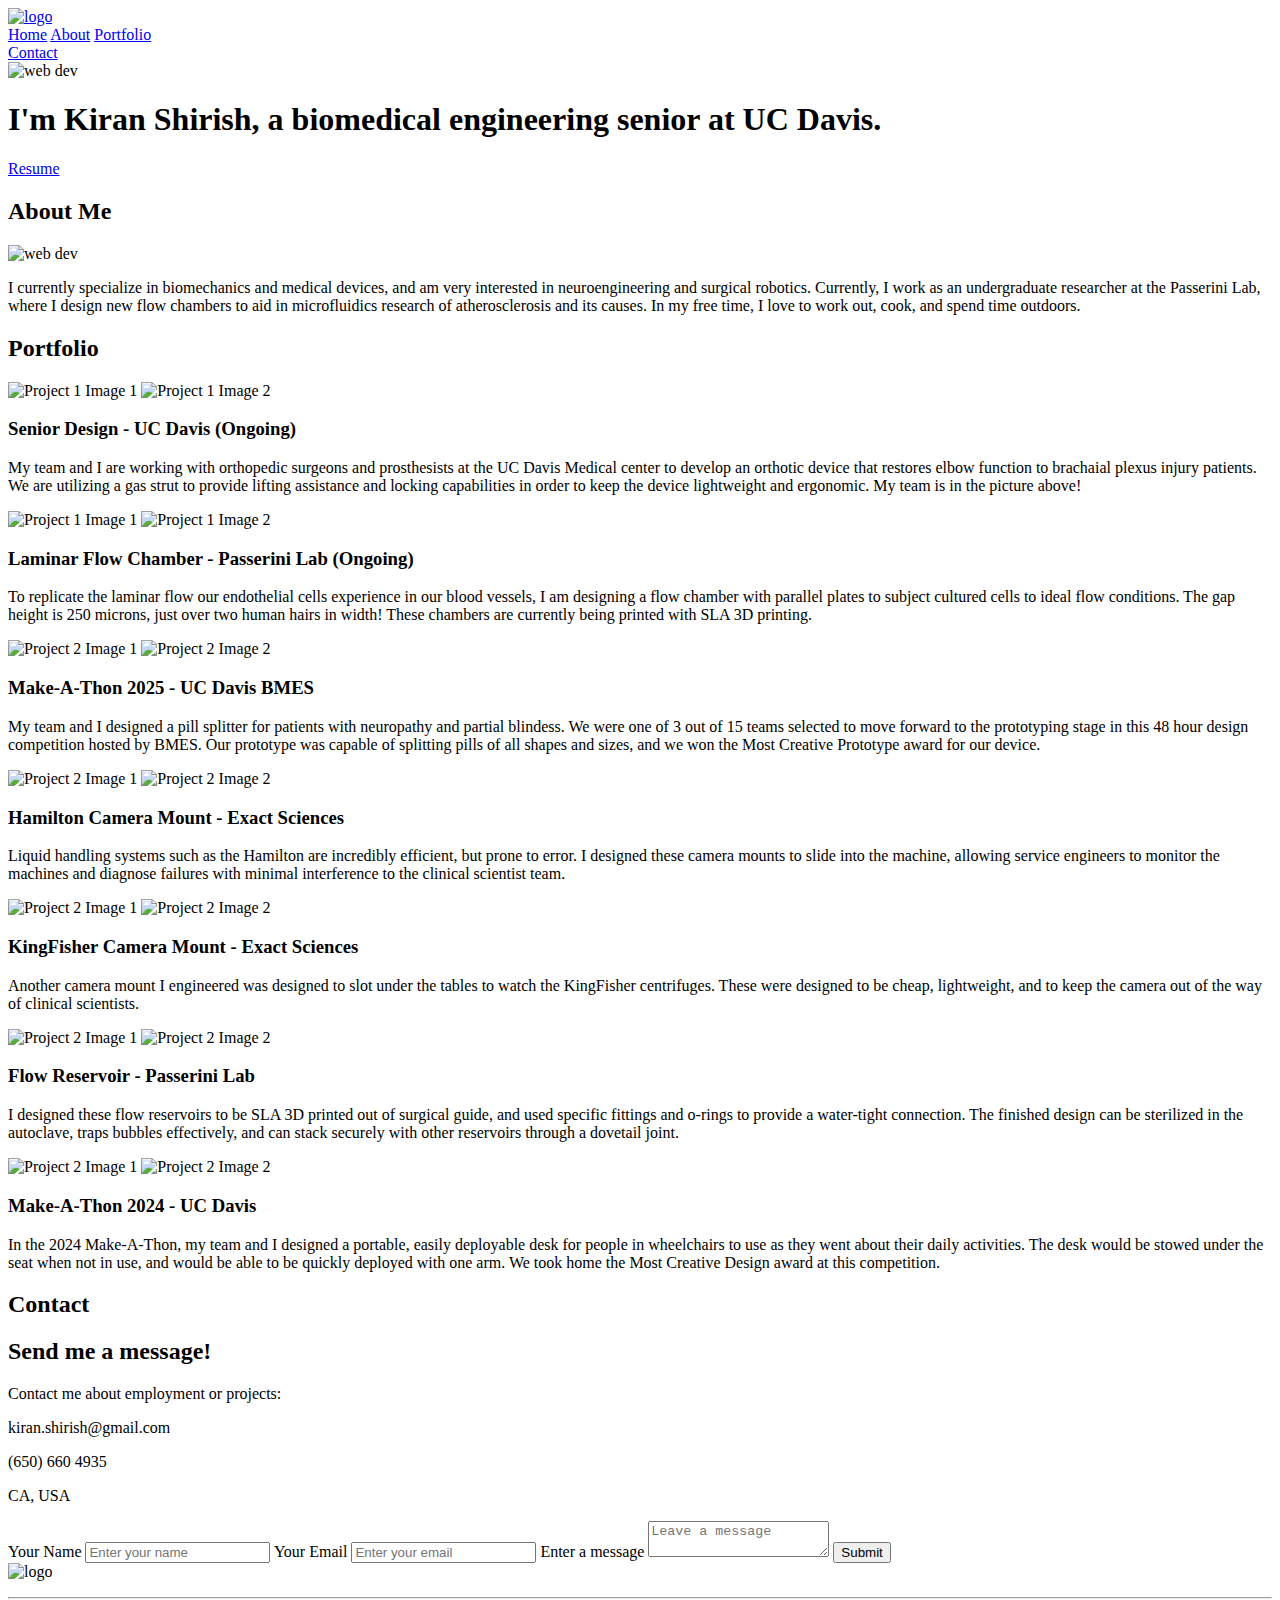
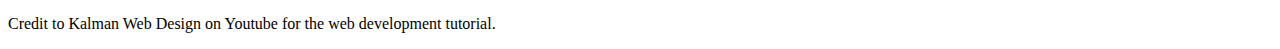
==== index.html @ 02e8d7a0 "Add files via upload" ====
<!DOCTYPE html>
<html lang="en">
<head>
    <meta charset="UTF-8">
    <meta name="viewport" content="width=device-width, initial-scale=1.0">
    <link rel="stylesheet" href="https://cdnjs.cloudflare.com/ajax/libs/font-awesome/6.5.2/css/all.min.css"
        integrity="sha512-SnH5WK+bZxgPHs44uWIX+LLJAJ9/2PkPKZ5QiAj6Ta86w+fsb2TkcmfRyVX3pBnMFcV7oQPJkl9QevSCWr3W6A=="
        crossorigin="anonymous" referrerpolicy="no-referrer" />
    <link rel="stylesheet" href="./styles/styles.css">
    <link rel="icon" type="image/x-icon" href="./assets/coco.ico">
    <script src="./scripts/scripts.js" defer></script>
    <title>Kiran's Portfolio</title>
</head>
<body>
    <div>
        <div class="navbar-placeholder"></div>
        <nav class="navbar flex">
            <a href="#home"><img src="./assets/coco.ico" alt="logo" class="animation"></a>
            <i class="fa-solid fa-bars animation"></i>
            <div class="nav-menu flex">
                <i class="fa-solid fa-x animation"></i>
                <a href="#home" class="animation">Home</a>
                <a href="#about" class="animation">About</a>
                <a href="#work" class="animation">Portfolio</a>
            </div>
            <a href="#contact" class="btn nav-btn animation">Contact</a>
        </nav>
    </div>

     <!-- hero -->
     <div class="hero flex" id="home">
        <img src="./assets/ProfilePicture2.jpg" alt="web dev">
        <h1><span class="text-effect">I'm Kiran Shirish,</span> a biomedical engineering senior </span> at UC Davis.</h1>
        <a href="./assets/KiranShirish Resume (1).pdf" class="hero-resume animation" target="_blank" rel="noopener noreferrer">Resume</a>
    </div>

      <!-- about -->
      <section class="container flex" id="about">
        <div class="container-title">
            <h2>About Me</h2>
        </div>
        <div class="about-sections flex">
            <div class="about-left flex">
                <img src="./assets/seniordesign.jpg" alt="web dev">
            </div>
            <div class="about-right flex">
                <p>I currently specialize in biomechanics and medical devices, and am very interested in neuroengineering and surgical robotics.
                     Currently, I work as an undergraduate researcher at the Passerini Lab, where 
                    I design new flow chambers to aid in microfluidics research of atherosclerosis and its causes. In my free time, I love to work out, cook, 
                    and spend time outdoors.
                </p>
            </div>
        </div>
    
     <!-- work -->
     <main class="container flex" id="work">
        <div class="container-title">
            <h2>Portfolio</h2>
        </div>
        <div class="work-list">
            <div class="work-item flex">
                <div class="work-images">
                    <img src="./assets/senior_design_prototype.jpg" alt="Project 1 Image 1">
                    <img src="./assets/senior_design_cad.png" alt="Project 1 Image 2">
                </div>
                <div class="work-description">
                    <h3>Senior Design - UC Davis (Ongoing)</h3>
                    <p>
                        My team and I are working with orthopedic surgeons and prosthesists at the UC Davis Medical
                        center to develop an orthotic device that restores elbow function to brachaial plexus injury
                        patients. We are utilizing a gas strut to provide lifting assistance and locking capabilities
                        in order to keep the device lightweight and ergonomic. My team is in the picture above!
                    </p>
                </div>
            </div>

            <div class="work-item flex">
                <div class="work-images">
                    <img src="./assets/flow_chamber_assem.png" alt="Project 1 Image 1">
                    <img src="./assets/flow_chamber_cross.png" alt="Project 1 Image 2">
                </div>
                <div class="work-description">
                    <h3>Laminar Flow Chamber - Passerini Lab (Ongoing)</h3>
                    <p>
                        To replicate the laminar flow our endothelial cells experience in our blood vessels,
                        I am designing a flow chamber with parallel plates to subject cultured cells to ideal
                        flow conditions. The gap height is 250 microns, just over two human hairs in width! These 
                        chambers are currently being printed with SLA 3D printing.
                    </p>
                </div>
            </div>

            <div class="work-item flex">
                <div class="work-images">
                    <img src="./assets/makeathon_2025_prototype.jpg" alt="Project 2 Image 1">
                    <img src="./assets/makeathon_2025_cad.png" alt="Project 2 Image 2">
                </div>
                <div class="work-description">
                    <h3>Make-A-Thon 2025 - UC Davis BMES</h3>
                    <p> My team and I designed a pill splitter for patients with neuropathy and partial blindess.
                        We were one of 3 out of 15 teams selected to move forward to the prototyping stage in this 
                        48 hour design competition hosted by BMES. Our prototype was capable of splitting pills of 
                        all shapes and sizes, and we won the Most Creative Prototype award for our device.
                    </p>
                </div>
            </div>
            <div class="work-item flex">
                <div class="work-images">
                    <img src="./assets/hamilton_camera_mount.jpg" alt="Project 2 Image 1">
                    <img src="./assets/hamilton_camera_mount2.jpg" alt="Project 2 Image 2">
                </div>
                <div class="work-description">
                    <h3>Hamilton Camera Mount - Exact Sciences</h3>
                    <p> Liquid handling systems such as the Hamilton are incredibly efficient, but prone 
                        to error. I designed these camera mounts to slide into the
                        machine, allowing service engineers to monitor the machines and diagnose failures
                         with minimal interference to the clinical scientist team.
                    </p>
                </div>
            </div>

            <div class="work-item flex">
                <div class="work-images">
                    <img src="./assets/kingfisher_camera_mount.jpg" alt="Project 2 Image 1">
                    <img src="./assets/kingfisher_camera_mount_cad.jpg" alt="Project 2 Image 2">
                </div>
                <div class="work-description">
                    <h3>KingFisher Camera Mount - Exact Sciences</h3>
                    <p> Another camera mount I engineered was designed to slot under the tables
                        to watch the KingFisher centrifuges. These were designed to be cheap,
                        lightweight, and to keep the camera out of the way of clinical scientists.
                    </p>
                </div>
            </div>

            <div class="work-item flex">
                <div class="work-images">
                    <img src="./assets/flow_reservoir_use.jpg" alt="Project 2 Image 1">
                    <img src="./assets/flowreservoir_CAD.png" alt="Project 2 Image 2">
                </div>
                <div class="work-description">
                    <h3>Flow Reservoir - Passerini Lab</h3>
                    <p> I designed these flow reservoirs to be SLA 3D printed out of surgical guide, and 
                        used specific fittings and o-rings to provide a water-tight connection. The finished design
                        can be sterilized in the autoclave, traps bubbles effectively, and can stack securely with 
                        other reservoirs through a dovetail joint.</p>
                </div>
            </div>

            <div class="work-item flex">
                <div class="work-images">
                    <img src="./assets/makeathon_2024_cad.jpg" alt="Project 2 Image 1">
                    <img src="./assets/makeathon_2024_cad2.png" alt="Project 2 Image 2">
                </div>
                <div class="work-description">
                    <h3>Make-A-Thon 2024 - UC Davis</h3>
                    <p> In the 2024 Make-A-Thon, my team and I designed a portable, easily deployable
                        desk for people in wheelchairs to use as they went about their daily activities.
                        The desk would be stowed under the seat when not in use, and would be able to be
                        quickly deployed with one arm. We took home the Most Creative Design award at this 
                        competition.
                    </p>
                </div>
            </div>
    
            <!-- Add more projects as needed -->
        </div>

        <section class="container flex" id="contact">
            <div class="container-title">
                <h2>Contact</h2>
            </div>
            <div class="contact-section flex">
                <div class="contact-left flex">
                    <h2 class="text-effect">Send me a message!</h2>
                    <p>Contact me about employment or projects:</p>
                    <div class="contact-details flex">
                        <div class="contact-detail flex">
                            <i class="fa-solid fa-envelope"></i>
                            <p>kiran.shirish@gmail.com</p>
                        </div>
                        <div class="contact-detail flex">
                            <i class="fa-solid fa-phone"></i>
                            <p>(650) 660 4935</p>
                        </div>
                        <div class="contact-detail flex">
                            <i class="fa-solid fa-location-dot"></i>
                            <p>CA, USA</p>
                        </div>
                    </div>
                </div>
                <form action="https://formsubmit.co/kiran.shirish@gmail.com" method="POST" class="contact-right flex">
                    <label for="name">Your Name</label>
                    <input type="text" id="name" name="name" placeholder="Enter your name">
                    <label for="email">Your Email</label>
                    <input type="email" id="email" name="email" placeholder="Enter your email">
                    <label for="message">Enter a message</label>
                    <textarea name="message" id="message" placeholder="Leave a message"></textarea>
                
                    <button type="submit" class="btn animation">Submit</button>
                </form>
            </div>
        </section>
    </main>
    </section>
      <!-- footer -->
      <footer class="flex">
        <div class="footer-top flex">
            <div class="footer-top-left">
                <img src="./assets/coco.ico" alt="logo">
            </div>
            <div class="footer-top-right">
                <p></p>
            </div>
        </div>
        <hr>
        <div class="footer-bottom">
            <p>Credit to Kalman Web Design on Youtube for the web development tutorial.</p>
        </div>
    </footer>



</body>
</html>
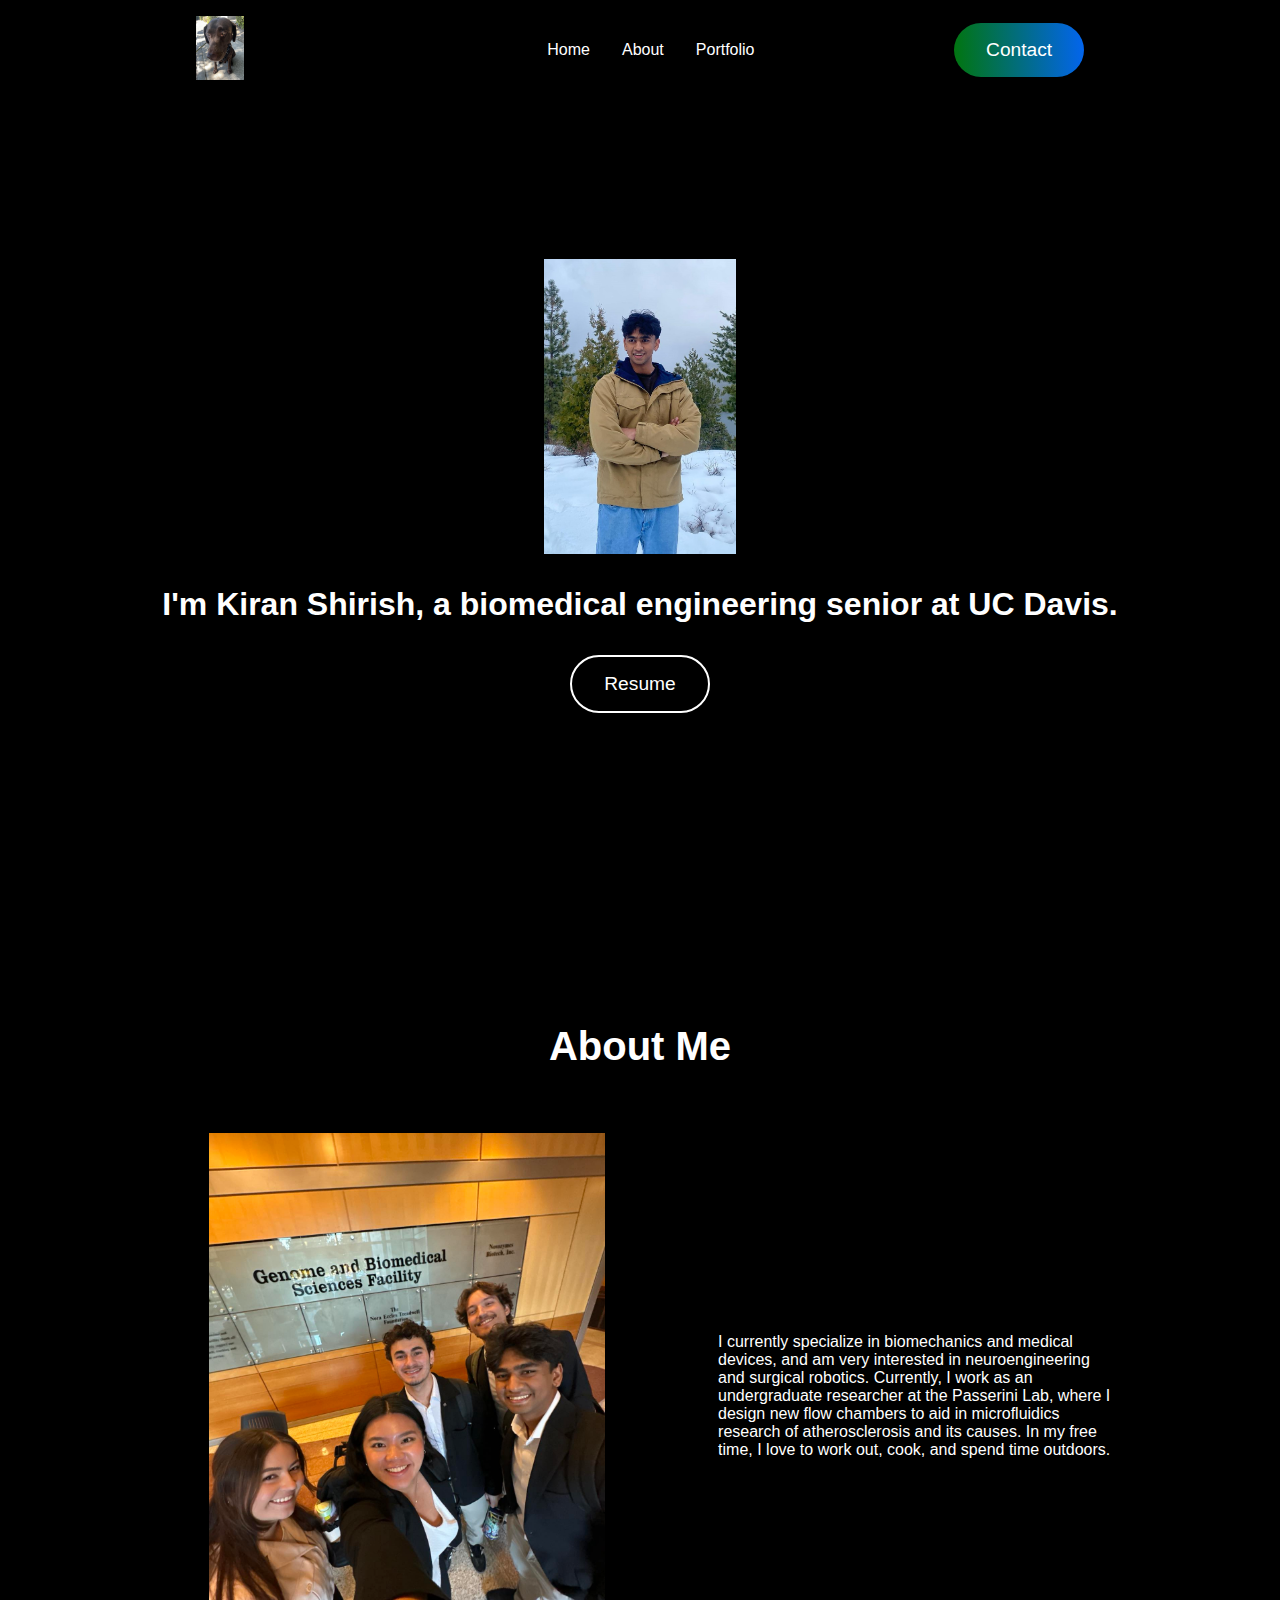
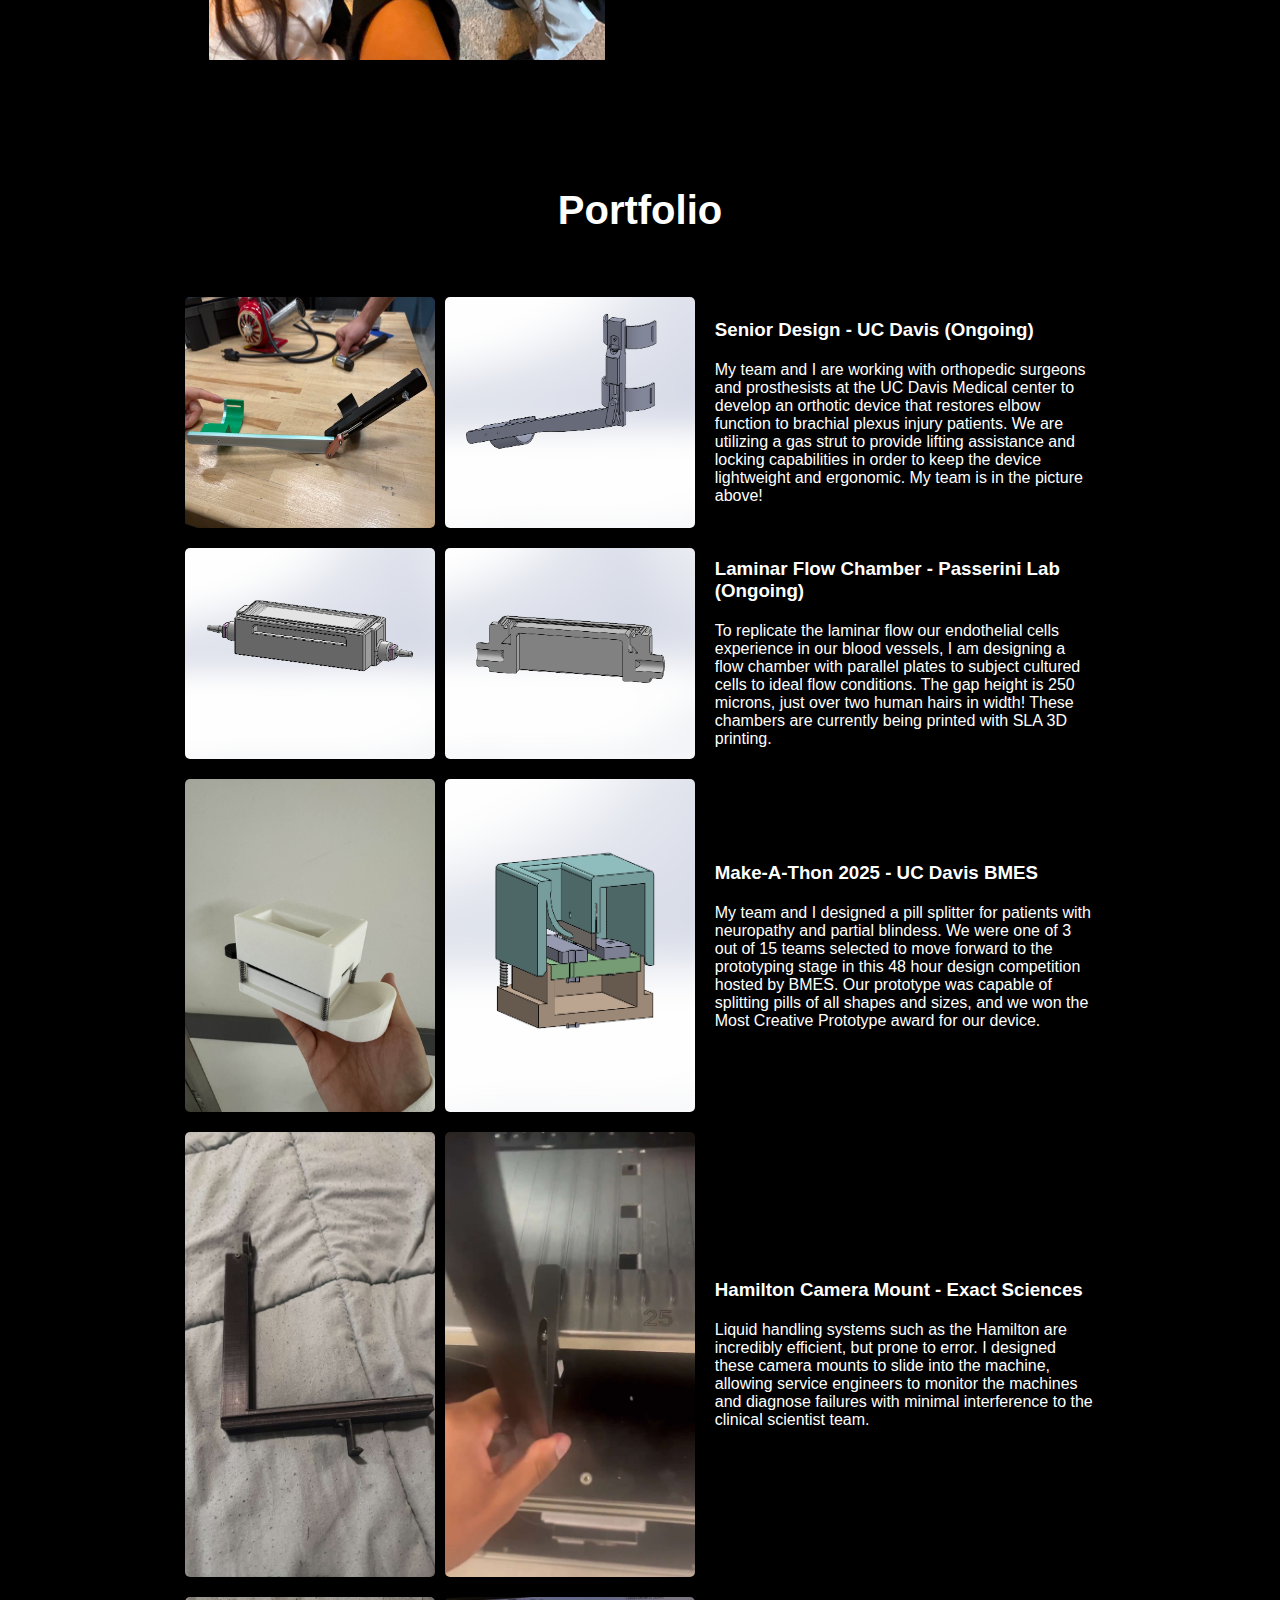
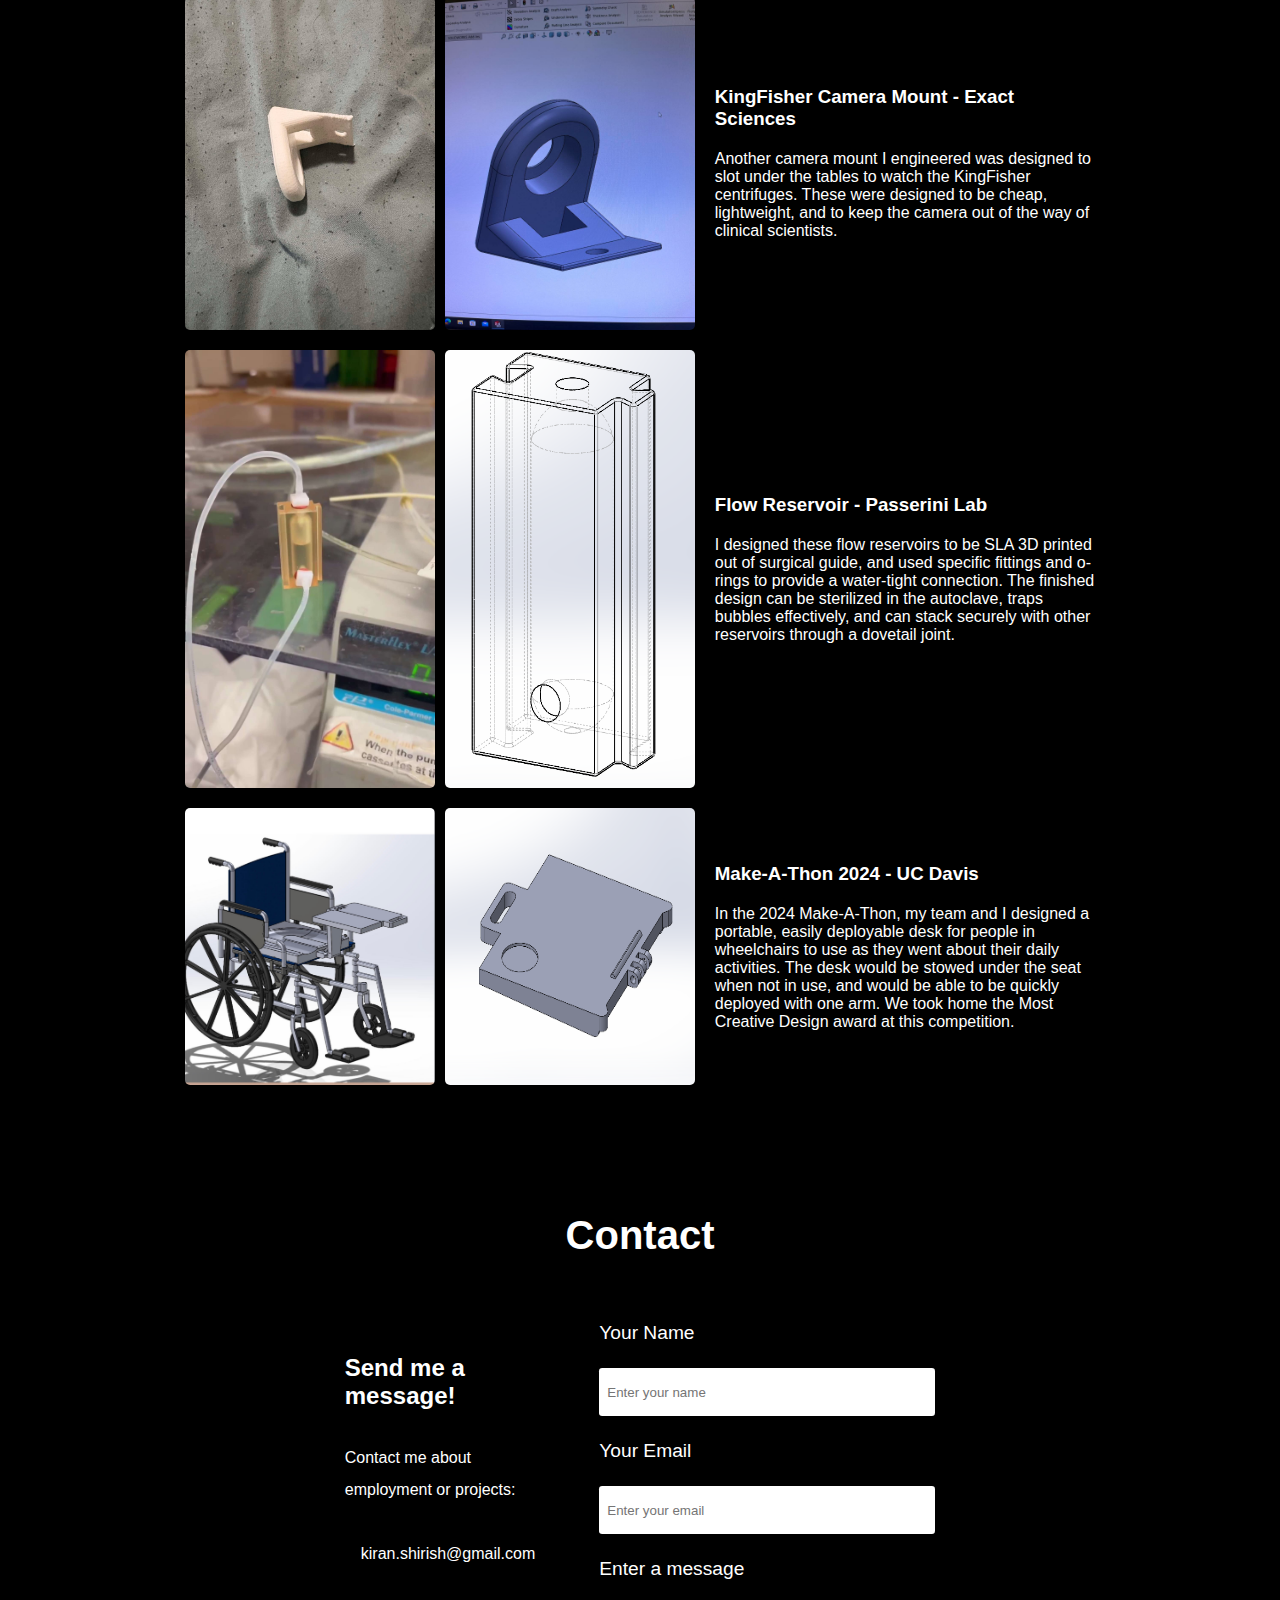
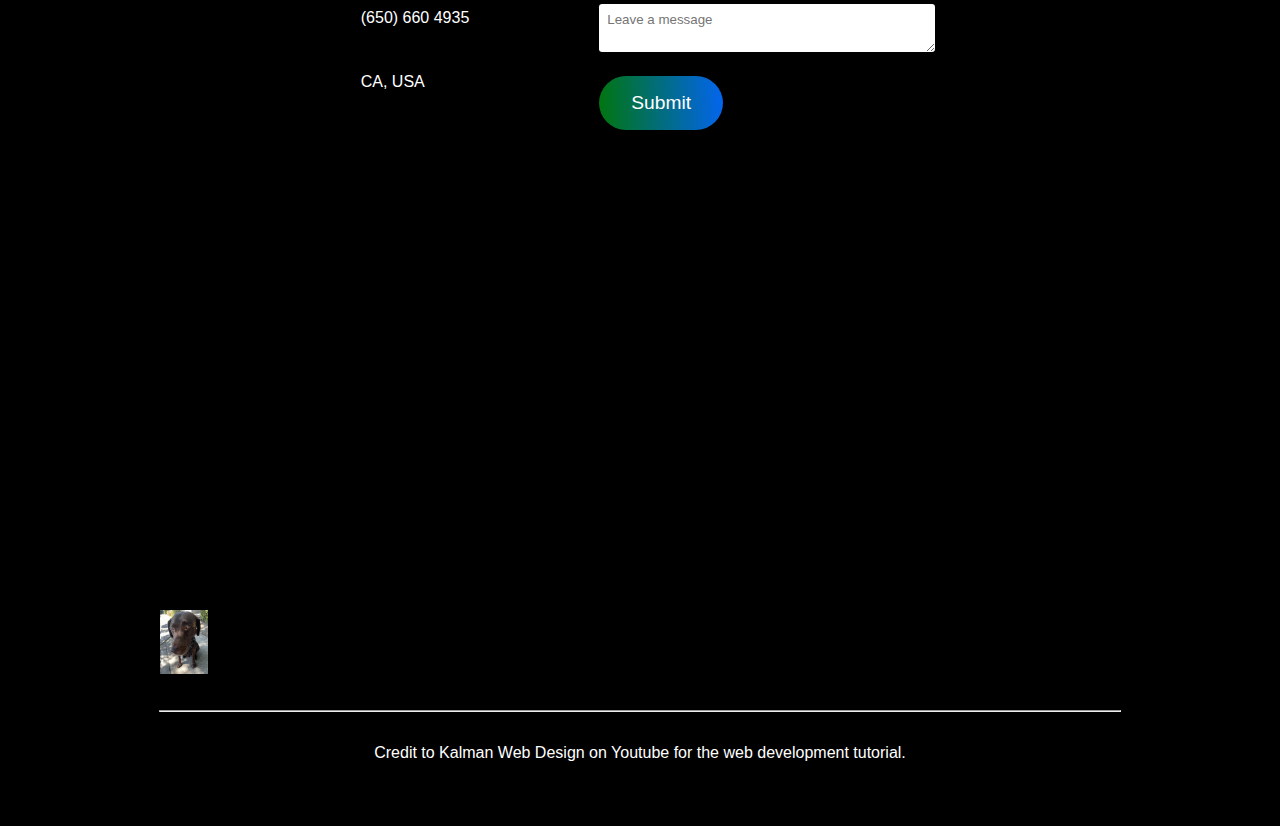
==== commit 3b0e3ce5: "Update index.html" ====
--- a/index.html
+++ b/index.html
@@ -67,7 +67,7 @@
                     <h3>Senior Design - UC Davis (Ongoing)</h3>
                     <p>
                         My team and I are working with orthopedic surgeons and prosthesists at the UC Davis Medical
-                        center to develop an orthotic device that restores elbow function to brachaial plexus injury
+                        center to develop an orthotic device that restores elbow function to brachial plexus injury
                         patients. We are utilizing a gas strut to provide lifting assistance and locking capabilities
                         in order to keep the device lightweight and ergonomic. My team is in the picture above!
                     </p>
@@ -222,4 +222,4 @@
 
 
 </body>
-</html>+</html>
--- a/styles/styles.css
+++ b/styles/styles.css
@@ -0,0 +1,494 @@
+* {
+    margin: 0;
+    padding: 0;
+    color: #fff;
+}
+
+html {
+    font-size: 100%;
+    scroll-behavior: smooth;
+}
+
+body {
+    background-color: black;
+    font-family: 'Gill Sans', 'Gill Sans MT', Calibri, 'Trebuchet MS', sans-serif;
+    max-width: 100rem;
+    margin: auto;
+    font-size: 1rem;
+}
+
+.btn {
+    padding: 1rem 2rem;
+    border-radius: 2rem;
+    border: none;
+    background: linear-gradient(267deg, #0365ed 1%, #01750e 100%);
+    font-size: 1.2rem;
+    text-decoration: none;
+}
+
+.animation {
+    cursor: pointer;
+    transition: 0.5s;
+}
+
+.animation:hover {
+    transform: scale(1.03);
+}
+
+.flex {
+    display: flex;
+    align-items: center;
+}
+
+.navbar {
+    justify-content: space-around;
+    padding: 1rem 6rem;
+    box-sizing: border-box;
+    background-color: black;
+    position: fixed;
+    top: 0;
+    width: 100%;
+    z-index: 999;
+    max-width: 100rem;
+}
+
+.navbar img:nth-child(1) {
+    width: 3rem;
+    padding-right: 6.5rem;
+}
+
+.nav-menu {
+    gap: 2rem;
+}
+
+.nav-menu a {
+    text-decoration: none;
+}
+
+.navbar-placeholder {
+    height: 60px;
+}
+
+.fa-bars,
+.fa-x {
+    display: none;
+}
+
+/* hero */
+#home {
+    justify-content: center;
+    height: 100vh;
+}
+
+.hero {
+    flex-direction: column;
+    gap: 2rem;
+}
+
+.hero img {
+    width: 15%;
+    max-width: 15rem;
+}
+
+.hero h1,
+.hero span {
+    font-size: 2rem;
+    text-align: center;
+}
+
+.hero-resume {
+    padding: 1rem 2rem;
+    border-radius: 2rem;
+    border: 2px solid #fff;
+    background-color: black;
+    font-size: 1.2rem;
+    margin-bottom: 3rem;
+    text-decoration: none;
+}
+
+
+@media (max-width: 1200px) {
+    .navbar {
+        justify-content: space-between;
+    }
+
+    .fa-bars,
+    .fa-x {
+        display: block;
+        font-size: 2rem;
+    }
+
+    .fa-bars:active,
+    .fa-x:active {
+        transform: rotate(-10deg);
+    }
+
+    .nav-btn {
+        display: none;
+    }
+
+    .nav-menu {
+        position: fixed;
+        flex-direction: column;
+        align-items: start;
+        top: 0;
+        gap: 3rem;
+        font-size: 2rem;
+        background-color: #222222;
+        width: 20rem;
+        height: 100%;
+        z-index: 2;
+        transition: right 0.5s;
+        padding: 1rem;
+        right: -20rem;
+        box-sizing: border-box;
+    }
+
+    .container {
+        margin: 4rem 8rem 10rem;
+    }
+
+    .about-sections img {
+        display: none;
+    }
+
+    .footer-top {
+        flex-direction: column;
+        gap: 1rem;
+    }
+
+    .footer-top-right {
+        width: 100%;
+        text-align: center;
+    }
+}
+
+@media (max-width: 1024px) {
+    html {
+        font-size: 80%;
+    }
+}
+
+@media (max-width: 767px) {
+    html {
+        font-size: 60%;
+    }
+
+    .container {
+        margin-bottom: 20rem;
+    }
+
+    .navbar-placeholder {
+        display: none;
+    }
+
+    .about-achievements {
+        flex-direction: column;
+    }
+
+    .about-achievements hr {
+        width: 30%;
+        margin: auto;
+    }
+
+    .grid-container {
+        grid-template-columns: repeat(1, 1fr);
+    }
+}
+
+@media (max-width: 668px) {
+    .contact-section {
+        flex-direction: column;
+    }
+}
+
+/* about */
+.container {
+    flex-direction: column;
+    justify-content: center;
+    gap: 4rem;
+    margin: 4rem 10rem 10rem;
+}
+
+.container-title {
+    position: relative;
+}
+
+.container-title h2 {
+    padding: 0 2rem;
+    font-size: 2.5rem;
+}
+
+.container-title img {
+    position: absolute;
+    bottom: -1rem;
+    right: 0;
+    z-index: -1;
+    width: 6rem;
+}
+
+.grid-container {
+    display: grid;
+    grid-template-columns: repeat(2, 1fr);
+    min-height: 7rem;
+    gap: 3rem;
+}
+
+.grid-container img {
+    box-sizing: border-box;
+    width: 100%;
+    border-radius: 0.5rem;
+}
+
+.about-sections {
+    gap: 4rem;
+}
+
+.about-right {
+    flex-direction: column;
+    gap: 4rem;
+    width: 100%;
+}
+
+.about-left img {
+    width: 80%;
+    margin: auto;
+}
+
+.about-skills {
+    width: 85%;
+    gap: 1rem;
+}
+
+.about-skill {
+    align-items: start;
+    flex-direction: column;
+    gap: 1rem;
+    padding: 0 0 1rem 1rem;
+}
+
+.about-skills h3 {
+    font-size: 1.5rem;
+    padding-bottom: 1rem;
+    text-align: center;
+}
+
+.about-skill hr {
+    border: none;
+    width: 50%;
+    height: 0.5rem;
+    border-radius: 4rem;
+    background: linear-gradient(267deg, #0365ed 1%, #01750e 100%);
+}
+
+.about-achievements {
+    align-items: normal;
+    width: 100%;
+    justify-content: space-around;
+}
+
+.about-achievement {
+    flex-direction: column;
+    gap: 0.5rem;
+    padding: 1rem;
+}
+
+/* work */
+.work-list {
+    display: flex;
+    flex-direction: column;
+    gap: 20px;
+}
+
+.work-item {
+    display: flex;
+    align-items: center;
+    gap: 20px;
+}
+
+.work-images {
+    display: flex;
+    gap: 10px;
+}
+
+.work-images img {
+    width: 250px;
+    height: auto;
+    border-radius: 5px;
+}
+
+.work-description {
+    flex: 1;
+}
+
+.work-description h3 {
+    margin-bottom: 20px;
+}
+
+/* contact */
+.contact-section {
+    gap: 4rem;
+}
+
+.contact-left {
+    align-items: start;
+    flex-direction: column;
+    gap: 2rem;
+}
+
+.contact-left p {
+    line-height: 2rem;
+}
+
+.contact-details {
+    align-items: start;
+    flex-direction: column;
+    gap: 2rem;
+}
+
+.contact-detail {
+    align-items: center;
+    gap: 1rem;
+}
+
+.contact-right {
+    flex-direction: column;
+    align-items: start;
+    gap: 1.5rem;
+    font-size: 1.2rem;
+}
+
+.contact-right input,
+.contact-right textarea {
+    border: none;
+    width: 20rem;
+    height: 2rem;
+    font-family: Arial, Helvetica, sans-serif;
+    padding: 0.5rem;
+    border-radius: 0.2rem;
+    color: #000;
+}
+
+/* footer */
+footer {
+    margin: 4rem 10rem;
+    align-items: normal;
+    flex-direction: column;
+    gap: 2rem;
+}
+
+.footer-top {
+    width: 100%;
+    justify-content: space-between;
+}
+
+.footer-top-left img {
+    width: 3rem;
+}
+
+.footer-top-right {
+    align-items: center;
+    width: 30%;
+    gap: 2rem;
+}
+
+.footer-bottom {
+    text-align: center;
+}
+
+@media (max-width: 1200px) {
+    .navbar {
+        justify-content: space-between;
+    }
+
+    .fa-bars,
+    .fa-x {
+        display: block;
+        font-size: 2rem;
+    }
+
+    .fa-bars:active,
+    .fa-x:active {
+        transform: rotate(-10deg);
+    }
+
+    .nav-btn {
+        display: none;
+    }
+
+    .nav-menu {
+        position: fixed;
+        flex-direction: column;
+        align-items: start;
+        top: 0;
+        gap: 3rem;
+        font-size: 2rem;
+        background-color: #222222;
+        width: 20rem;
+        height: 100%;
+        z-index: 2;
+        transition: right 0.5s;
+        padding: 1rem;
+        right: -20rem;
+        box-sizing: border-box;
+    }
+
+    .container {
+        margin: 4rem 8rem 10rem;
+    }
+
+
+    .footer-top {
+        flex-direction: column;
+        gap: 1rem;
+    }
+
+    .footer-top-right {
+        width: 100%;
+        text-align: center;
+    }
+}
+
+@media (max-width: 1024px) {
+    html {
+        font-size: 80%;
+    }
+}
+
+@media (max-width: 767px) {
+    html {
+        font-size: 60%;
+    }
+
+    .container {
+        margin-bottom: 20rem;
+    }
+
+    .navbar-placeholder {
+        display: none;
+    }
+
+    .about-achievements {
+        flex-direction: column;
+    }
+
+    .about-achievements hr {
+        width: 30%;
+        margin: auto;
+    }
+
+    .grid-container {
+        grid-template-columns: repeat(1, 1fr);
+    }
+}
+
+@media (max-width: 668px) {
+    .contact-section {
+        flex-direction: column;
+    }
+}
+
+footer hr {
+    width: 100%;
+}
+
